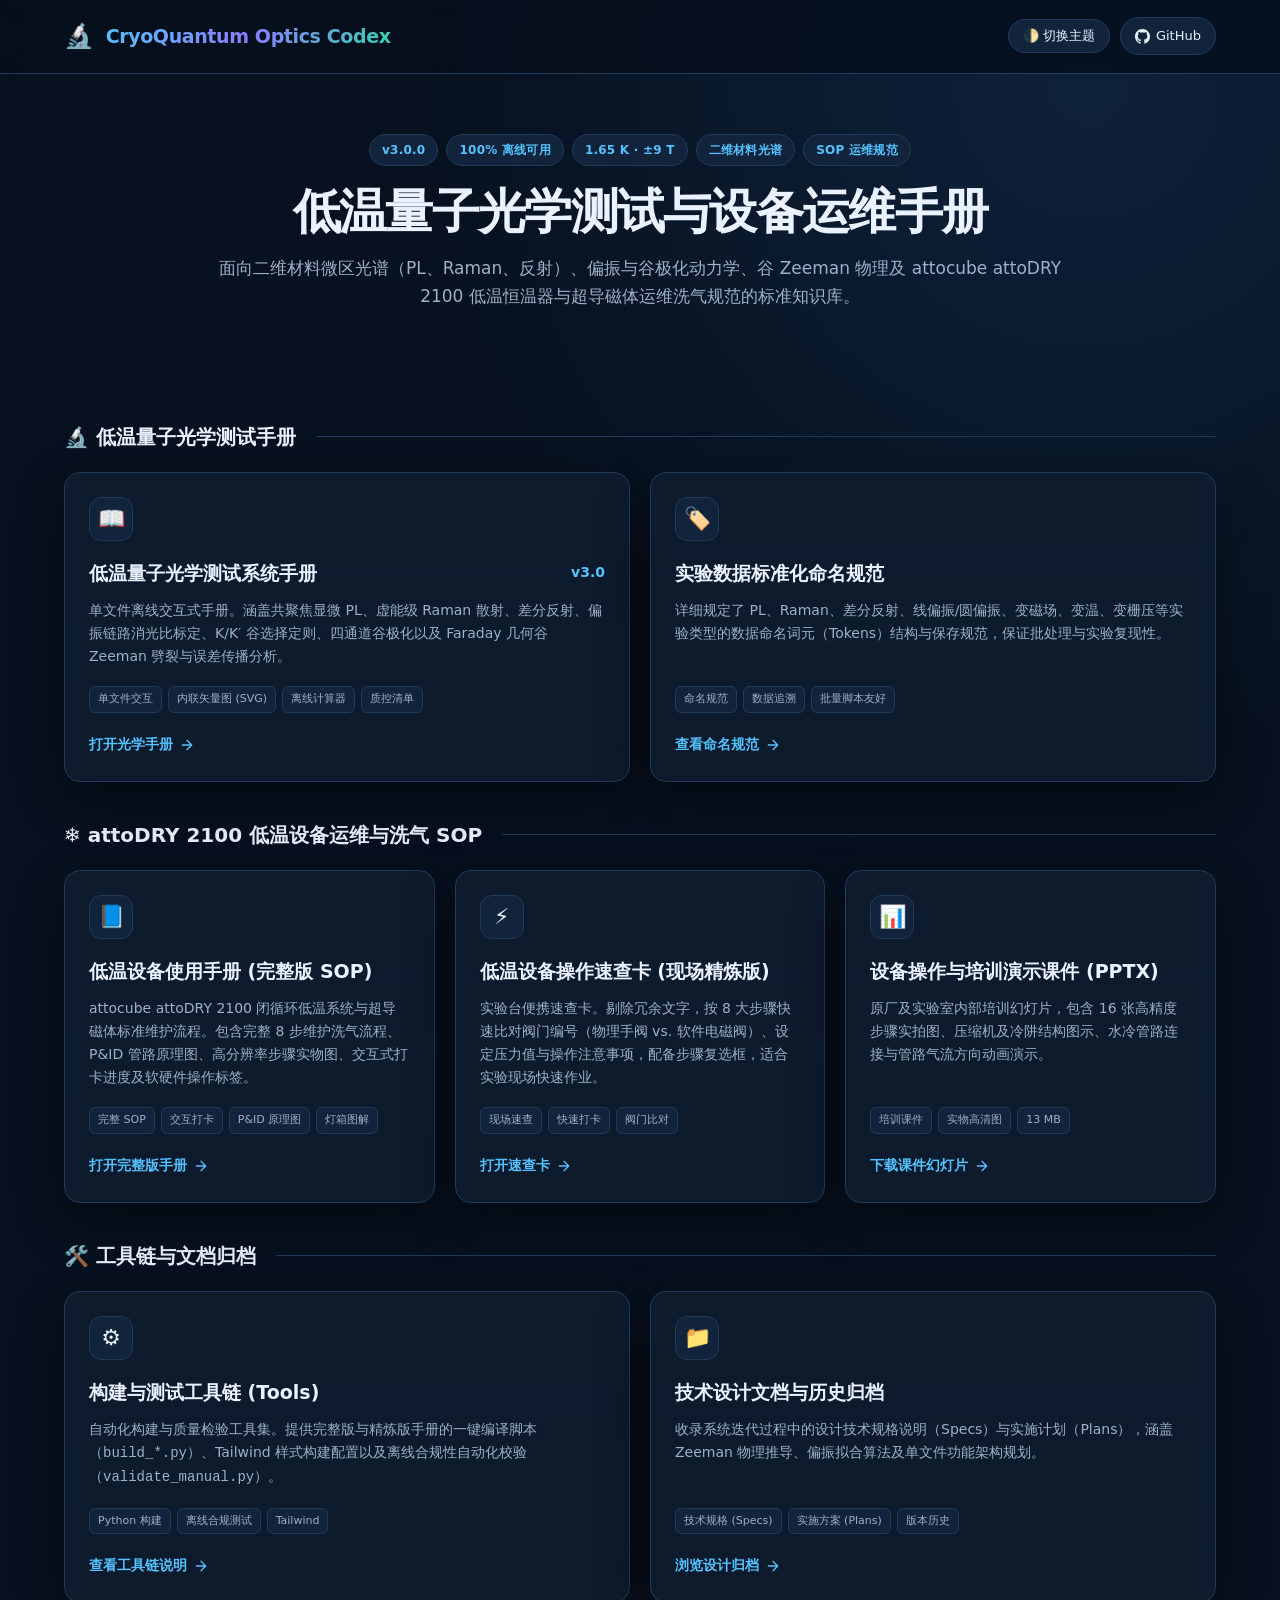
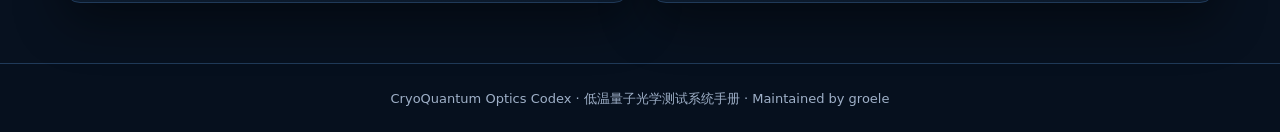
==== index.html @ dfbfe2d4 "refactor(repo): reorganize repository structure into modular categories - Reorganize into four core " ====
<!doctype html>
<html lang="zh-CN" data-theme="dark">
<head>
  <meta charset="utf-8">
  <meta name="viewport" content="width=device-width, initial-scale=1">
  <title>CryoQuantum Optics Codex · 导航门户</title>
  <meta name="description" content="低温量子光学测试系统手册与 attoDRY 2100 设备运维洗气规范统一门户">
  <style>
    :root {
      --bg: #07111f;
      --panel: #0d1b2d;
      --panel2: #11243b;
      --ink: #eaf2ff;
      --muted: #9fb0c8;
      --line: #203a59;
      --a: #55c2ff;
      --b: #8b7cff;
      --c: #36d4ad;
      --warn: #ffbd5b;
      --shadow: 0 18px 50px rgba(0,0,0,0.45);
      --r: 16px;
    }
    [data-theme="light"] {
      --bg: #f4f8fc;
      --panel: #ffffff;
      --panel2: #eef5fb;
      --ink: #102033;
      --muted: #5e7087;
      --line: #d7e3ef;
      --a: #126ed1;
      --b: #6547dc;
      --c: #008d73;
      --shadow: 0 18px 50px rgba(22,48,75,0.08);
    }
    * { box-sizing: border-box; }
    body {
      margin: 0;
      background: radial-gradient(circle at 85% 5%, rgba(23,58,97,0.4), transparent 34%), var(--bg);
      color: var(--ink);
      font: 15px/1.7 Inter, ui-sans-serif, system-ui, -apple-system, "Segoe UI", "Microsoft YaHei", sans-serif;
      min-height: 100vh;
      display: flex;
      flex-direction: column;
    }
    a { color: inherit; text-decoration: none; }
    .header {
      border-bottom: 1px solid var(--line);
      background: rgba(7, 16, 29, 0.85);
      backdrop-filter: blur(14px);
      position: sticky;
      top: 0;
      z-index: 50;
    }
    [data-theme="light"] .header {
      background: rgba(255, 255, 255, 0.9);
    }
    .header-inner {
      max-width: 1200px;
      margin: 0 auto;
      padding: 16px 24px;
      display: flex;
      align-items: center;
      justify-content: space-between;
    }
    .brand {
      display: flex;
      align-items: center;
      gap: 12px;
      font-weight: 800;
      font-size: 19px;
      letter-spacing: -0.02em;
    }
    .brand-gradient {
      background: linear-gradient(110deg, var(--a), var(--b), var(--c));
      -webkit-background-clip: text;
      color: transparent;
    }
    .header-actions {
      display: flex;
      gap: 10px;
      align-items: center;
    }
    .btn {
      border: 1px solid var(--line);
      background: var(--panel2);
      color: var(--ink);
      padding: 7px 14px;
      border-radius: 999px;
      cursor: pointer;
      font-size: 13px;
      font-weight: 500;
      transition: all 0.2s ease;
      display: inline-flex;
      align-items: center;
      gap: 6px;
    }
    .btn:hover {
      border-color: var(--a);
      transform: translateY(-1px);
    }
    .hero {
      padding: 60px 24px 44px;
      text-align: center;
      max-width: 900px;
      margin: 0 auto;
    }
    .hero-badges {
      display: flex;
      justify-content: center;
      flex-wrap: wrap;
      gap: 8px;
      margin-bottom: 18px;
    }
    .badge {
      padding: 5px 12px;
      border-radius: 999px;
      border: 1px solid var(--line);
      background: var(--panel2);
      color: var(--a);
      font-size: 12px;
      font-weight: 600;
      letter-spacing: 0.02em;
    }
    .hero h1 {
      font-size: clamp(32px, 5vw, 48px);
      line-height: 1.15;
      letter-spacing: -0.035em;
      margin: 0 0 16px;
    }
    .hero p {
      color: var(--muted);
      font-size: 17px;
      line-height: 1.6;
      margin: 0 auto 30px;
    }
    .container {
      max-width: 1200px;
      margin: 0 auto;
      padding: 0 24px 60px;
      width: 100%;
      flex: 1;
    }
    .section-title {
      font-size: 20px;
      font-weight: 700;
      margin: 36px 0 18px;
      display: flex;
      align-items: center;
      gap: 10px;
      color: var(--ink);
    }
    .section-title::after {
      content: "";
      flex: 1;
      height: 1px;
      background: var(--line);
      margin-left: 10px;
    }
    .grid {
      display: grid;
      grid-template-columns: repeat(auto-fit, minmax(340px, 1fr));
      gap: 20px;
    }
    .card {
      background: linear-gradient(180deg, var(--panel), color-mix(in srgb, var(--panel) 94%, transparent));
      border: 1px solid var(--line);
      border-radius: var(--r);
      padding: 24px;
      box-shadow: var(--shadow);
      display: flex;
      flex-direction: column;
      transition: all 0.25s cubic-bezier(0.16, 1, 0.3, 1);
      position: relative;
      overflow: hidden;
    }
    .card:hover {
      border-color: var(--a);
      transform: translateY(-3px);
      box-shadow: 0 24px 60px rgba(0,0,0,0.3);
    }
    .card::before {
      content: "";
      position: absolute;
      top: 0;
      left: 0;
      right: 0;
      height: 3px;
      background: linear-gradient(90deg, var(--a), var(--b));
      opacity: 0;
      transition: opacity 0.25s ease;
    }
    .card:hover::before {
      opacity: 1;
    }
    .card-icon {
      width: 44px;
      height: 44px;
      border-radius: 12px;
      background: var(--panel2);
      border: 1px solid var(--line);
      display: flex;
      align-items: center;
      justify-content: center;
      font-size: 22px;
      margin-bottom: 16px;
    }
    .card h3 {
      font-size: 19px;
      margin: 0 0 10px;
      display: flex;
      align-items: center;
      justify-content: space-between;
    }
    .card p {
      color: var(--muted);
      font-size: 14px;
      margin: 0 0 18px;
      flex: 1;
      line-height: 1.65;
    }
    .card-tags {
      display: flex;
      flex-wrap: wrap;
      gap: 6px;
      margin-bottom: 20px;
    }
    .card-tag {
      font-size: 11px;
      padding: 3px 8px;
      border-radius: 6px;
      background: var(--panel2);
      color: var(--muted);
      border: 1px solid var(--line);
    }
    .card-action {
      display: inline-flex;
      align-items: center;
      gap: 6px;
      font-weight: 600;
      font-size: 14px;
      color: var(--a);
      margin-top: auto;
    }
    .card-action svg {
      transition: transform 0.2s ease;
    }
    .card:hover .card-action svg {
      transform: translateX(4px);
    }
    .footer {
      border-top: 1px solid var(--line);
      padding: 24px;
      text-align: center;
      color: var(--muted);
      font-size: 13px;
      background: rgba(7, 16, 29, 0.4);
    }
  </style>
</head>
<body>
  <header class="header">
    <div class="header-inner">
      <div class="brand">
        <span style="font-size: 24px;">🔬</span>
        <span class="brand-gradient">CryoQuantum Optics Codex</span>
      </div>
      <div class="header-actions">
        <button class="btn" id="themeBtn" aria-label="切换明暗主题">🌓 切换主题</button>
        <a href="https://github.com/groele/CryoQuantum-Optics-Codex" target="_blank" rel="noopener" class="btn">
          <svg width="15" height="15" viewBox="0 0 24 24" fill="currentColor"><path d="M12 0C5.37 0 0 5.37 0 12c0 5.31 3.435 9.795 8.205 11.385.6.105.825-.255.825-.57 0-.285-.015-1.23-.015-2.235-3.015.555-3.795-.735-4.035-1.41-.135-.345-.72-1.41-1.23-1.695-.42-.225-1.02-.78-.015-.795.945-.015 1.62.87 1.845 1.23 1.08 1.815 2.805 1.305 3.495.99.105-.78.42-1.305.765-1.605-2.67-.3-5.46-1.335-5.46-5.925 0-1.305.465-2.385 1.23-3.225-.12-.3-.54-1.53.12-3.18 0 0 1.005-.315 3.3 1.23.96-.27 1.98-.405 3-.405s2.04.135 3 .405c2.295-1.56 3.3-1.23 3.3-1.23.66 1.65.24 2.88.12 3.18.765.84 1.23 1.905 1.23 3.225 0 4.605-2.805 5.625-5.475 5.925.435.375.81 1.095.81 2.22 0 1.605-.015 2.895-.015 3.3 0 .315.225.69.825.57A12.02 12.02 0 0024 12c0-6.63-5.37-12-12-12z"/></svg>
          GitHub
        </a>
      </div>
    </div>
  </header>

  <main>
    <section class="hero">
      <div class="hero-badges">
        <span class="badge">v3.0.0</span>
        <span class="badge">100% 离线可用</span>
        <span class="badge">1.65 K · ±9 T</span>
        <span class="badge">二维材料光谱</span>
        <span class="badge">SOP 运维规范</span>
      </div>
      <h1>低温量子光学测试与设备运维手册</h1>
      <p>面向二维材料微区光谱（PL、Raman、反射）、偏振与谷极化动力学、谷 Zeeman 物理及 attocube attoDRY 2100 低温恒温器与超导磁体运维洗气规范的标准知识库。</p>
    </section>

    <div class="container">
      <div class="section-title">
        <span>🔬 低温量子光学测试手册</span>
      </div>
      <div class="grid">
        <a href="optics/低温量子光学测试系统手册.html" class="card">
          <div class="card-icon">📖</div>
          <h3>低温量子光学测试系统手册 <span style="color:var(--a);font-size:14px;">v3.0</span></h3>
          <p>单文件离线交互式手册。涵盖共聚焦显微 PL、虚能级 Raman 散射、差分反射、偏振链路消光比标定、K/K′ 谷选择定则、四通道谷极化以及 Faraday 几何谷 Zeeman 劈裂与误差传播分析。</p>
          <div class="card-tags">
            <span class="card-tag">单文件交互</span>
            <span class="card-tag">内联矢量图 (SVG)</span>
            <span class="card-tag">离线计算器</span>
            <span class="card-tag">质控清单</span>
          </div>
          <div class="card-action">
            打开光学手册
            <svg width="16" height="16" viewBox="0 0 24 24" fill="none" stroke="currentColor" stroke-width="2" stroke-linecap="round" stroke-linejoin="round"><path d="M5 12h14M12 5l7 7-7 7"/></svg>
          </div>
        </a>

        <a href="docs/conventions/FILENAME_NAMING_CONVENTIONS.md" class="card">
          <div class="card-icon">🏷️</div>
          <h3>实验数据标准化命名规范</h3>
          <p>详细规定了 PL、Raman、差分反射、线偏振/圆偏振、变磁场、变温、变栅压等实验类型的数据命名词元（Tokens）结构与保存规范，保证批处理与实验复现性。</p>
          <div class="card-tags">
            <span class="card-tag">命名规范</span>
            <span class="card-tag">数据追溯</span>
            <span class="card-tag">批量脚本友好</span>
          </div>
          <div class="card-action">
            查看命名规范
            <svg width="16" height="16" viewBox="0 0 24 24" fill="none" stroke="currentColor" stroke-width="2" stroke-linecap="round" stroke-linejoin="round"><path d="M5 12h14M12 5l7 7-7 7"/></svg>
          </div>
        </a>
      </div>

      <div class="section-title">
        <span>❄️ attoDRY 2100 低温设备运维与洗气 SOP</span>
      </div>
      <div class="grid">
        <a href="equipment/低温设备使用手册.html" class="card">
          <div class="card-icon">📘</div>
          <h3>低温设备使用手册 (完整版 SOP)</h3>
          <p>attocube attoDRY 2100 闭循环低温系统与超导磁体标准维护流程。包含完整 8 步维护洗气流程、P&ID 管路原理图、高分辨率步骤实物图、交互式打卡进度及软硬件操作标签。</p>
          <div class="card-tags">
            <span class="card-tag">完整 SOP</span>
            <span class="card-tag">交互打卡</span>
            <span class="card-tag">P&ID 原理图</span>
            <span class="card-tag">灯箱图解</span>
          </div>
          <div class="card-action">
            打开完整版手册
            <svg width="16" height="16" viewBox="0 0 24 24" fill="none" stroke="currentColor" stroke-width="2" stroke-linecap="round" stroke-linejoin="round"><path d="M5 12h14M12 5l7 7-7 7"/></svg>
          </div>
        </a>

        <a href="equipment/低温设备操作速查卡_简化版.html" class="card">
          <div class="card-icon">⚡</div>
          <h3>低温设备操作速查卡 (现场精炼版)</h3>
          <p>实验台便携速查卡。剔除冗余文字，按 8 大步骤快速比对阀门编号（物理手阀 vs. 软件电磁阀）、设定压力值与操作注意事项，配备步骤复选框，适合实验现场快速作业。</p>
          <div class="card-tags">
            <span class="card-tag">现场速查</span>
            <span class="card-tag">快速打卡</span>
            <span class="card-tag">阀门比对</span>
          </div>
          <div class="card-action">
            打开速查卡
            <svg width="16" height="16" viewBox="0 0 24 24" fill="none" stroke="currentColor" stroke-width="2" stroke-linecap="round" stroke-linejoin="round"><path d="M5 12h14M12 5l7 7-7 7"/></svg>
          </div>
        </a>

        <a href="equipment/低温设备使用手册.pptx" class="card">
          <div class="card-icon">📊</div>
          <h3>设备操作与培训演示课件 (PPTX)</h3>
          <p>原厂及实验室内部培训幻灯片，包含 16 张高精度步骤实拍图、压缩机及冷阱结构图示、水冷管路连接与管路气流方向动画演示。</p>
          <div class="card-tags">
            <span class="card-tag">培训课件</span>
            <span class="card-tag">实物高清图</span>
            <span class="card-tag">13 MB</span>
          </div>
          <div class="card-action">
            下载课件幻灯片
            <svg width="16" height="16" viewBox="0 0 24 24" fill="none" stroke="currentColor" stroke-width="2" stroke-linecap="round" stroke-linejoin="round"><path d="M5 12h14M12 5l7 7-7 7"/></svg>
          </div>
        </a>
      </div>

      <div class="section-title">
        <span>🛠️ 工具链与文档归档</span>
      </div>
      <div class="grid">
        <a href="tools/README.md" class="card">
          <div class="card-icon">⚙️</div>
          <h3>构建与测试工具链 (Tools)</h3>
          <p>自动化构建与质量检验工具集。提供完整版与精炼版手册的一键编译脚本（<code>build_*.py</code>）、Tailwind 样式构建配置以及离线合规性自动化校验（<code>validate_manual.py</code>）。</p>
          <div class="card-tags">
            <span class="card-tag">Python 构建</span>
            <span class="card-tag">离线合规测试</span>
            <span class="card-tag">Tailwind</span>
          </div>
          <div class="card-action">
            查看工具链说明
            <svg width="16" height="16" viewBox="0 0 24 24" fill="none" stroke="currentColor" stroke-width="2" stroke-linecap="round" stroke-linejoin="round"><path d="M5 12h14M12 5l7 7-7 7"/></svg>
          </div>
        </a>

        <a href="docs/README.md" class="card">
          <div class="card-icon">📁</div>
          <h3>技术设计文档与历史归档</h3>
          <p>收录系统迭代过程中的设计技术规格说明（Specs）与实施计划（Plans），涵盖 Zeeman 物理推导、偏振拟合算法及单文件功能架构规划。</p>
          <div class="card-tags">
            <span class="card-tag">技术规格 (Specs)</span>
            <span class="card-tag">实施方案 (Plans)</span>
            <span class="card-tag">版本历史</span>
          </div>
          <div class="card-action">
            浏览设计归档
            <svg width="16" height="16" viewBox="0 0 24 24" fill="none" stroke="currentColor" stroke-width="2" stroke-linecap="round" stroke-linejoin="round"><path d="M5 12h14M12 5l7 7-7 7"/></svg>
          </div>
        </a>
      </div>
    </div>
  </main>

  <footer class="footer">
    CryoQuantum Optics Codex · 低温量子光学测试系统手册 · Maintained by groele
  </footer>

  <script>
    const root = document.documentElement;
    const saved = localStorage.getItem('cq-theme');
    if (saved) root.dataset.theme = saved;
    document.getElementById('themeBtn').onclick = () => {
      root.dataset.theme = root.dataset.theme === 'dark' ? 'light' : 'dark';
      localStorage.setItem('cq-theme', root.dataset.theme);
    };
  </script>
</body>
</html>
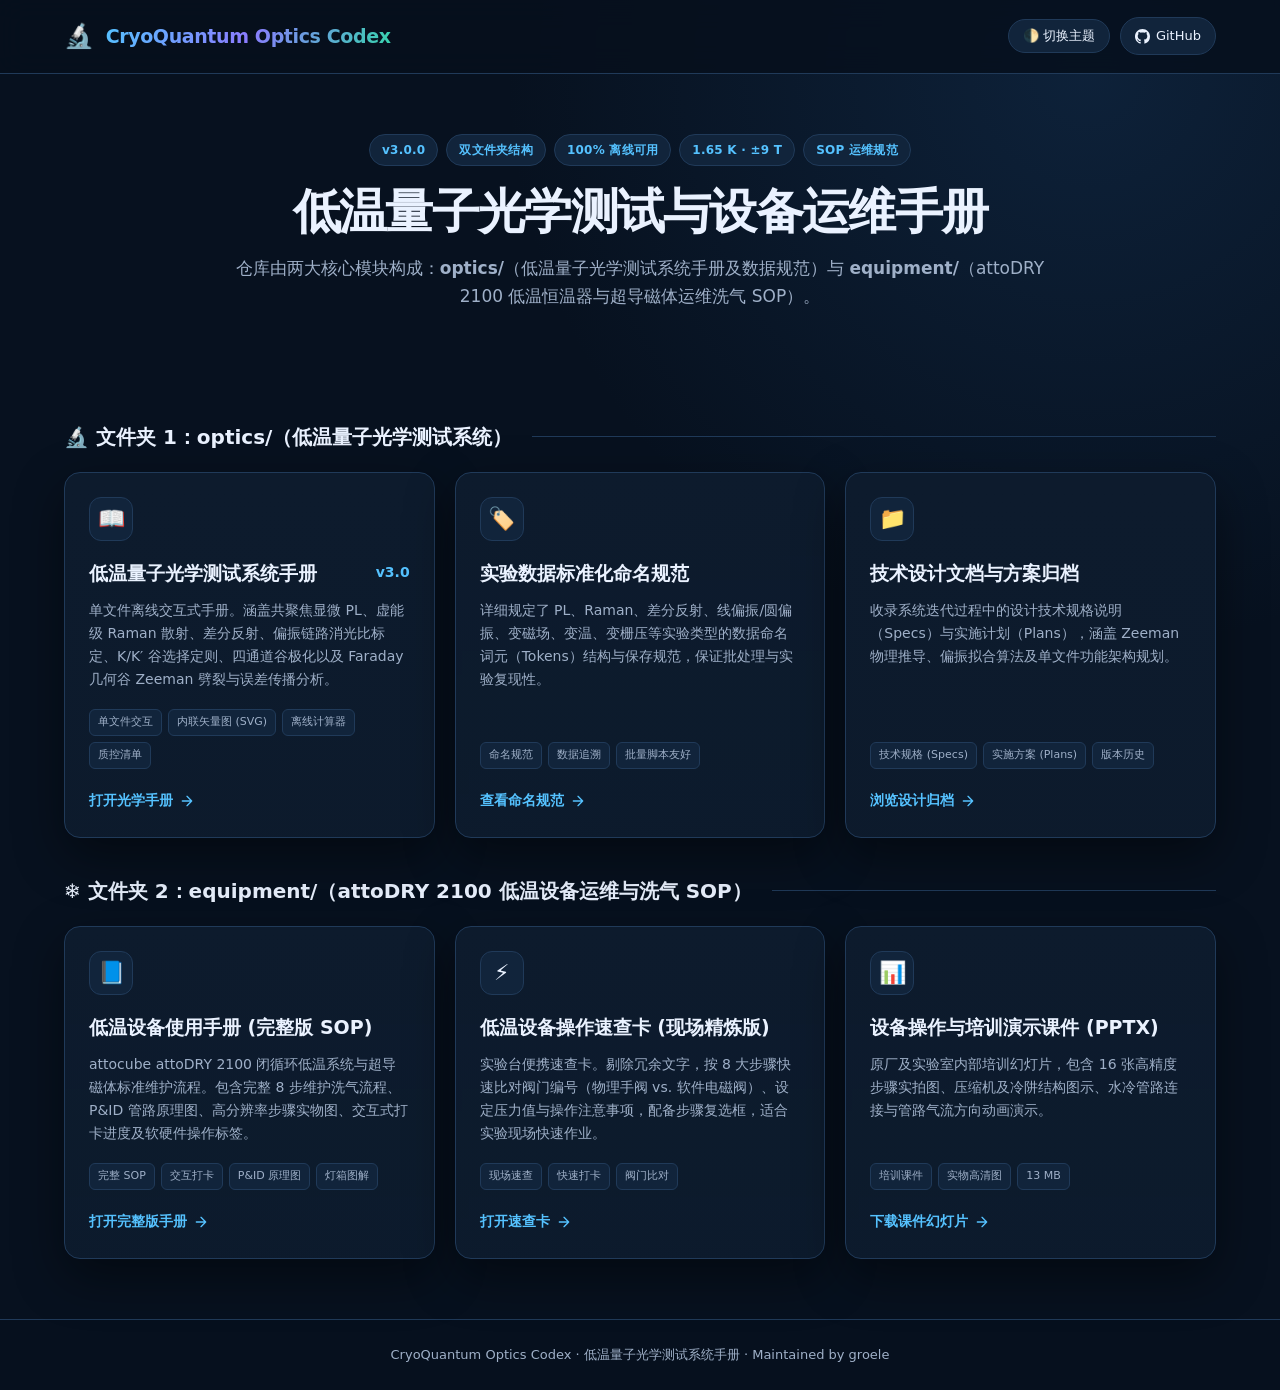
==== commit 18e5944d: "refactor(repo): consolidate repository into strictly two folders (optics/ and equipment/) - Merge op" ====
--- a/index.html
+++ b/index.html
@@ -278,18 +278,18 @@
     <section class="hero">
       <div class="hero-badges">
         <span class="badge">v3.0.0</span>
+        <span class="badge">双文件夹结构</span>
         <span class="badge">100% 离线可用</span>
         <span class="badge">1.65 K · ±9 T</span>
-        <span class="badge">二维材料光谱</span>
         <span class="badge">SOP 运维规范</span>
       </div>
       <h1>低温量子光学测试与设备运维手册</h1>
-      <p>面向二维材料微区光谱（PL、Raman、反射）、偏振与谷极化动力学、谷 Zeeman 物理及 attocube attoDRY 2100 低温恒温器与超导磁体运维洗气规范的标准知识库。</p>
+      <p>仓库由两大核心模块构成：<strong>optics/</strong>（低温量子光学测试系统手册及数据规范）与 <strong>equipment/</strong>（attoDRY 2100 低温恒温器与超导磁体运维洗气 SOP）。</p>
     </section>
 
     <div class="container">
       <div class="section-title">
-        <span>🔬 低温量子光学测试手册</span>
+        <span>🔬 文件夹 1：optics/（低温量子光学测试系统）</span>
       </div>
       <div class="grid">
         <a href="optics/低温量子光学测试系统手册.html" class="card">
@@ -308,7 +308,7 @@
           </div>
         </a>
 
-        <a href="docs/conventions/FILENAME_NAMING_CONVENTIONS.md" class="card">
+        <a href="optics/docs/conventions/FILENAME_NAMING_CONVENTIONS.md" class="card">
           <div class="card-icon">🏷️</div>
           <h3>实验数据标准化命名规范</h3>
           <p>详细规定了 PL、Raman、差分反射、线偏振/圆偏振、变磁场、变温、变栅压等实验类型的数据命名词元（Tokens）结构与保存规范，保证批处理与实验复现性。</p>
@@ -322,10 +322,25 @@
             <svg width="16" height="16" viewBox="0 0 24 24" fill="none" stroke="currentColor" stroke-width="2" stroke-linecap="round" stroke-linejoin="round"><path d="M5 12h14M12 5l7 7-7 7"/></svg>
           </div>
         </a>
+
+        <a href="optics/docs/README.md" class="card">
+          <div class="card-icon">📁</div>
+          <h3>技术设计文档与方案归档</h3>
+          <p>收录系统迭代过程中的设计技术规格说明（Specs）与实施计划（Plans），涵盖 Zeeman 物理推导、偏振拟合算法及单文件功能架构规划。</p>
+          <div class="card-tags">
+            <span class="card-tag">技术规格 (Specs)</span>
+            <span class="card-tag">实施方案 (Plans)</span>
+            <span class="card-tag">版本历史</span>
+          </div>
+          <div class="card-action">
+            浏览设计归档
+            <svg width="16" height="16" viewBox="0 0 24 24" fill="none" stroke="currentColor" stroke-width="2" stroke-linecap="round" stroke-linejoin="round"><path d="M5 12h14M12 5l7 7-7 7"/></svg>
+          </div>
+        </a>
       </div>
 
       <div class="section-title">
-        <span>❄️ attoDRY 2100 低温设备运维与洗气 SOP</span>
+        <span>❄️ 文件夹 2：equipment/（attoDRY 2100 低温设备运维与洗气 SOP）</span>
       </div>
       <div class="grid">
         <a href="equipment/低温设备使用手册.html" class="card">
@@ -370,41 +385,6 @@
           </div>
           <div class="card-action">
             下载课件幻灯片
-            <svg width="16" height="16" viewBox="0 0 24 24" fill="none" stroke="currentColor" stroke-width="2" stroke-linecap="round" stroke-linejoin="round"><path d="M5 12h14M12 5l7 7-7 7"/></svg>
-          </div>
-        </a>
-      </div>
-
-      <div class="section-title">
-        <span>🛠️ 工具链与文档归档</span>
-      </div>
-      <div class="grid">
-        <a href="tools/README.md" class="card">
-          <div class="card-icon">⚙️</div>
-          <h3>构建与测试工具链 (Tools)</h3>
-          <p>自动化构建与质量检验工具集。提供完整版与精炼版手册的一键编译脚本（<code>build_*.py</code>）、Tailwind 样式构建配置以及离线合规性自动化校验（<code>validate_manual.py</code>）。</p>
-          <div class="card-tags">
-            <span class="card-tag">Python 构建</span>
-            <span class="card-tag">离线合规测试</span>
-            <span class="card-tag">Tailwind</span>
-          </div>
-          <div class="card-action">
-            查看工具链说明
-            <svg width="16" height="16" viewBox="0 0 24 24" fill="none" stroke="currentColor" stroke-width="2" stroke-linecap="round" stroke-linejoin="round"><path d="M5 12h14M12 5l7 7-7 7"/></svg>
-          </div>
-        </a>
-
-        <a href="docs/README.md" class="card">
-          <div class="card-icon">📁</div>
-          <h3>技术设计文档与历史归档</h3>
-          <p>收录系统迭代过程中的设计技术规格说明（Specs）与实施计划（Plans），涵盖 Zeeman 物理推导、偏振拟合算法及单文件功能架构规划。</p>
-          <div class="card-tags">
-            <span class="card-tag">技术规格 (Specs)</span>
-            <span class="card-tag">实施方案 (Plans)</span>
-            <span class="card-tag">版本历史</span>
-          </div>
-          <div class="card-action">
-            浏览设计归档
             <svg width="16" height="16" viewBox="0 0 24 24" fill="none" stroke="currentColor" stroke-width="2" stroke-linecap="round" stroke-linejoin="round"><path d="M5 12h14M12 5l7 7-7 7"/></svg>
           </div>
         </a>
